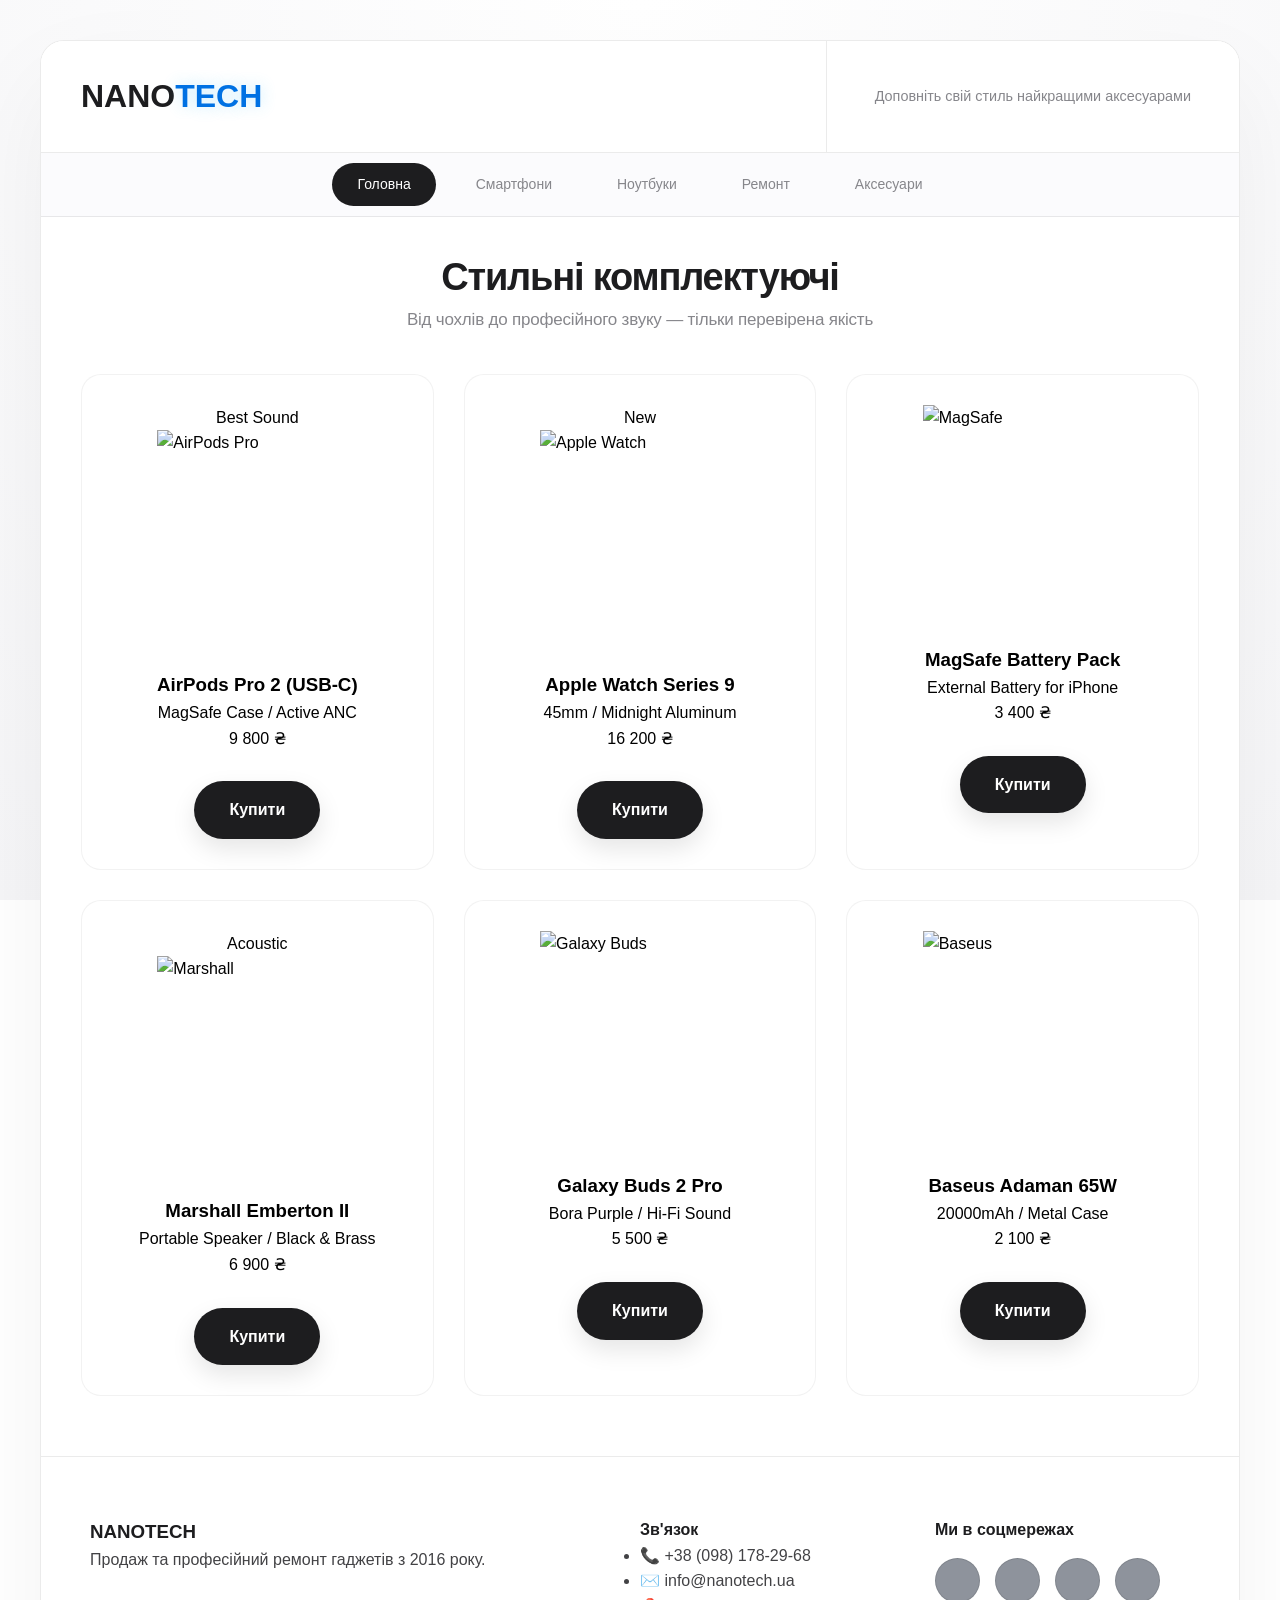
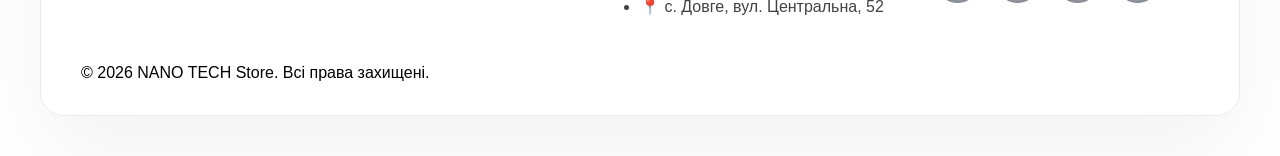
==== access.html @ b58ac986 "Додала сторінку Акси" ====
<!DOCTYPE html>
<html lang="uk">
<head>

<style>
/* РОЗТЯГУЄМО КОНТЕНТ НА ВСЮ ШИРИНУ */
.content-area.full-width {
    padding: 60px 40px !important;
    max-width: 100% !important; /* Додаємо це, щоб прибрати обмеження */
    width: 100% !important;
    border-left: none !important;
    border-right: none !important;
}

/* СІТКА 3x3 */
.product-grid {
    display: grid !important;
    /* Створюємо рівно 3 колонки, кожна займає 1 частину місця */
    grid-template-columns: repeat(3, 1fr) !important; 
    gap: 30px !important;
    width: 100% !important;
    margin-top: 40px !important;
}

.product-card {
    background: #ffffff !important;
    border: 1px solid rgba(0,0,0,0.05) !important;
    border-radius: 20px !important;
    padding: 30px !important;
    display: flex !important;
    flex-direction: column !important;
    align-items: center !important;
    transition: all 0.3s ease !important;
}

/* ФОТО ТОВАРУ */
.product-card img {
    width: 100% !important;
    max-width: 200px !important; /* Трохи збільшимо для сітки 3x3 */
    height: 220px !important;
    object-fit: contain !important;
    margin-bottom: 20px !important;
}

/* 1. Прибираємо відступ у головного контейнера контенту */
.compact-content {
    padding-top: 0 !important;
    margin-top: 0 !important;
}

/* 2. Компактний заголовок - прибираємо простір зверху */
.repair-hero-compact {
    text-align: center;
    padding: 10px 0 20px 0 !important; /* Мінімальний падінг */
    margin-top: -15px !important; /* Підтягуємо до меню */
    border-bottom: 1px solid rgba(0,0,0,0.05);
    margin-bottom: 30px;
}

/* 3. Стиль тексту (Дорого та чисто) */
.repair-hero-compact h1 {
    font-size: 2.2rem !important;
    font-weight: 800;
    letter-spacing: -0.04em;
    color: #1d1d1f;
    margin: 5px 0 !important;
    text-shadow: 0 0 15px rgba(0, 113, 227, 0.1);
}

/* 4. Компактний бадж */
.badge-premium {
    color: #0071e3;
    font-size: 11px;
    font-weight: 700;
    text-transform: uppercase;
    letter-spacing: 1.5px;
    background: rgba(0, 113, 227, 0.05);
    padding: 2px 10px;
    border-radius: 10px;
}

/* 5. Видаляємо відступ у навігації, якщо він там є */
.nav-bar {
    margin-bottom: 0 !important;
    border-bottom: 1px solid #f2f2f2;
}

/* ПРИМУСОВИЙ СТИЛЬ ТЕКСТУ (FORCE FIX) */
.repair-hero-compact h1, 
.repair-title-box h1 {
    font-family: -apple-system, BlinkMacSystemFont, "Segoe UI", Roboto, Helvetica, Arial, sans-serif !important;
    font-size: 32px !important;
    font-weight: 800 !important;
    color: #1d1d1f !important;
    letter-spacing: -1.5px !important;
    text-align: center !important;
    background: none !important;
    -webkit-text-fill-color: initial !important;
    margin-top: 0 !important;
}

.repair-hero-compact p,
.repair-title-box p {
    font-family: -apple-system, sans-serif !important;
    font-size: 16px !important;
    color: #86868b !important;
    text-align: center !important;
    margin-top: 5px !important;
}

/* ДИЗАЙН ТЕКСТУ БЕЗ ФОНУ (APPLE STYLE) */
.repair-title-box {
    text-align: center;
    padding: 0 !important;
    margin-top: -20px !important; /* Підтягуємо вгору */
}

.repair-title-box h1 {
    /* Використовуємо системні шрифти, що виглядають дорого */
    font-family: -apple-system, BlinkMacSystemFont, "SF Pro Display", "Segoe UI", Roboto, sans-serif !important;
    font-size: 38px !important; /* Робимо заголовок солідним */
    font-weight: 800 !important; /* Жирне накреслення */
    color: #1d1d1f !important;
    letter-spacing: -1.2px !important; /* Тісне злиття літер — секрет дорогого стилю */
    margin-bottom: 8px !important;
    line-height: 1.1 !important;
}

.repair-title-box p {
    font-family: -apple-system, "SF Pro Text", sans-serif !important;
    font-size: 17px !important;
    color: #86868b !important; /* Приглушений сірий для контрасту */
    font-weight: 400 !important;
    letter-spacing: -0.2px !important;
    margin: 0 !important;
}

/* Прибираємо синій бадж, якщо він заважає, або робимо його дуже тонким */
.badge-premium, .badge-new {
    display: block;
    font-size: 12px !important;
    font-weight: 600 !important;
    color: #0071e3 !important;
    text-transform: uppercase;
    letter-spacing: 1px !important;
    margin-bottom: 5px !important;
    background: none !important;
}

</style>

    <meta charset="UTF-8">
    <meta name="viewport" content="width=device-width, initial-scale=1.0">
    <title>Аксесуари | NANO TECH</title>
    <link rel="stylesheet" href="style.css">
    
</head>
<body>
    <div class="main-container">
        <!-- Header -->
        <header class="top-bar">
            <div class="logo-area">
                <h1>NANO<span>TECH</span></h1>
            </div>
            <div class="info-area">
                <p>Доповніть свій стиль найкращими аксесуарами</p>
            </div>
        </header>

        <!-- Navigation -->
        <nav class="nav-bar">
            <ul>
                 <li><a href="index.html" class="active">Головна</a></li>
            <li><a href="smart.html">Смартфони</a></li>
            <li><a href="noutbooks.html">Ноутбуки</a></li>
            <li><a href="repair.html">Ремонт</a></li>
            <li><a href="access.html">Аксесуари</a></li>
            </ul>
        </nav>

        <!-- Основний контент (у стилі ремонту) -->
        <main class="content-area full-width">
            <section class="repair-hero">
    <div class="repair-title-box">
        <h1>Стильні комплектуючі</h1>
        <p>Від чохлів до професійного звуку — тільки перевірена якість</p>
    </div>
</section>

            <div class="product-grid">
                <!-- AirPods Pro -->
                <div class="product-card">
                    <div class="product-badge">Best Sound</div>
                    <img src="https://hotline.ua/img/tx/416/4163459355.jpg" alt="AirPods Pro">
                    <h3>AirPods Pro 2 (USB-C)</h3>
                    <p>MagSafe Case / Active ANC</p>
                    <div class="price">9 800 ₴</div>
                    <a href="https://t.me/wnesnoww" target="_blank" class="btn-buy">Купити</a>
                </div>

                <!-- Apple Watch -->
                <div class="product-card">
                    <div class="product-badge">New</div>
                    <img src="https://hotline.ua/img/tx/428/4286782355.jpg" alt="Apple Watch">
                    <h3>Apple Watch Series 9</h3>
                    <p>45mm / Midnight Aluminum</p>
                    <div class="price">16 200 ₴</div>
                    <a href="https://t.me/wnesnoww" target="_blank" class="btn-buy">Купити</a>
                </div>

                <!-- MagSafe Battery Pack -->
                <div class="product-card">
                    <img src="https://hotline.ua/img/tx/313/3133379355.jpg" alt="MagSafe">
                    <h3>MagSafe Battery Pack</h3>
                    <p>External Battery for iPhone</p>
                    <div class="price">3 400 ₴</div>
                    <a href="https://t.me/wnesnoww" target="_blank" class="btn-buy">Купити</a>
                </div>

                <!-- Marshall Emberton -->
                <div class="product-card">
                    <div class="product-badge">Acoustic</div>
                    <img src="https://hotline.ua/img/tx/242/2426359355.jpg" alt="Marshall">
                    <h3>Marshall Emberton II</h3>
                    <p>Portable Speaker / Black & Brass</p>
                    <div class="price">6 900 ₴</div>
                    <a href="https://t.me/wnesnoww" target="_blank" class="btn-buy">Купити</a>
                </div>

                <!-- Samsung Buds 2 Pro -->
                <div class="product-card">
                    <img src="https://hotline.ua/img/tx/335/3356071355.jpg" alt="Galaxy Buds">
                    <h3>Galaxy Buds 2 Pro</h3>
                    <p>Bora Purple / Hi-Fi Sound</p>
                    <div class="price">5 500 ₴</div>
                    <a href="https://t.me/wnesnoww" target="_blank" class="btn-buy">Купити</a>
                </div>

                <!-- Power Bank Baseus -->
                <div class="product-card">
                    <img src="https://hotline.ua/img/tx/354/3545648155.jpg" alt="Baseus">
                    <h3>Baseus Adaman 65W</h3>
                    <p>20000mAh / Metal Case</p>
                    <div class="price">2 100 ₴</div>
                    <a href="https://t.me/wnesnoww" target="_blank" class="btn-buy">Купити</a>
                </div>
            </div>
        </main>

         <footer class="bottom-bar">
        <div class="footer-grid">
            <div class="footer-col">
                <h3>NANO<span>TECH</span></h3>
                <p>Продаж та професійний ремонт гаджетів з 2016 року.</p>
            </div>

            <div class="footer-col">
                <h4>Зв'язок</h4>
                <ul>
                    <li><a href="tel:+380981782968">📞 +38 (098) 178-29-68</a></li>
                    <li><a href="mailto:info@nanotech.ua">✉️ info@nanotech.ua</a></li>
                    <li>📍 с. Довге, вул. Центральна, 52 </li>
                </ul>
            </div>

            <div class="footer-col">
                <h4>Ми в соцмережах</h4>
                <div class="social-icons-only">
                    <a href="https://www.instagram.com/nanotechservice/" target="_blank" class="icon-link"><i class="fab fa-instagram"></i></a>
                    <a href="#" target="_blank" class="icon-link"><i class="fab fa-telegram-plane"></i></a>
                    <a href="#" target="_blank" class="icon-link"><i class="fab fa-facebook-f"></i></a>
                    <a href="#" target="_blank" class="icon-link"><i class="fab fa-whatsapp"></i></a>
                </div>
            </div>
        </div>
        <div class="footer-bottom">
            <p class="copyright">© 2026 NANO TECH Store. Всі права захищені.</p>
        </div>
    </footer>
    </div>
</body>
</html>
---- style.css ----
/* NANO TECH - PREMIUM DARK THEME
   Variables & Core Setup 
*/
:root {
    --bg-main: #f5f5f7;
    --bg-card: #ffffff;
    --accent: #0071e3;           /* Неоновий блакитний */
    --accent-glow: rgba(56, 189, 248, 0.3);
   --text-primary: #1d1d1f   /* Білий текст */
    --text-secondary: #86868b;   /* Сірий текст */
    --glass: rgba(30, 41, 59, 0.7);
    --border: rgba(0, 0, 0, 0.1);
    --transition: all 0.4s cubic-bezier(0.4, 0, 0.2, 1);
}

/* Base Reset */
* {
    margin: 0;
    padding: 0;
    box-sizing: border-box;
}

body {
    background-color: var(--bg-main);
	background: radial-gradient(circle at top, #ffffff 0%, #f5f5f7 100%) !important;
    background-attachment: fixed !important;
    padding: 40px 20px !important;
    color: var(--text-primary);
    font-family: 'Inter', -apple-system, BlinkMacSystemFont, sans-serif;
    line-height: 1.6;
    padding: 40px 20px;
    display: flex;
    justify-content: center;
}

/* Main Wrapper */
.main-container {
    max-width: 1200px;
    width: 100%;
    background: #ffffff !important;
    box-shadow: 0 40px 100px rgba(0, 0, 0, 0.05) !important;
    border: 1px solid rgba(0, 0, 0, 0.08) !important;
    border-radius: 24px;
    overflow: hidden;
    animation: fadeIn 0.8s ease-out;
}

/* --- HEADER SECTION --- */
.top-bar {
    display: flex;
    background: #ffffff !important;
    border-bottom: 1px solid rgba(0, 0, 0, 0.08) !important;
}

.top-bar h1 {
    color: #1d1d1f !important; /* Чорний колір для назви */
}

.logo-area {
    flex: 2;
    padding: 30px 40px;
    background: #ffffff !important; /* Робимо білим */
    display: flex;
    align-items: center;
    justify-content: flex-start;
}

.logo-area h1 {
    color: #1d1d1f !important;
    font-size: 2rem;
}

.logo-area h1 span {
    color: var(--accent);
    text-shadow: 0 0 15px var(--accent-glow);
}

.info-area {
    flex: 1;
    background: #ffffff !important; /* Робимо білим */
    display: flex;
    align-items: center;
    justify-content: center;
    border-left: 1px solid rgba(0, 0, 0, 0.08) !important;
    padding: 0 30px;
    color: #86868b !important;
    font-size: 0.9rem;
}

/* --- НОВИЙ СТИЛЬ МЕНЮ --- */
/* 2. ПЕРЕФАРБОВУЄМО САМУ МЕНЮШКУ (NAV BAR) */
/* --- NAV BAR FIX (Горизонтальне меню) --- */
.nav-bar {
    background: #fbfbfd !important;
    border-bottom: 1px solid rgba(0, 0, 0, 0.08) !important;
    padding: 10px 0;
}

.nav-bar ul {
    display: flex;           /* Це поставить пункти в ряд */
    justify-content: center; /* Центрування */
    list-style: none;
    gap: 15px;               /* Відступ між кнопками */
    margin: 0;
    padding: 0;
}

.nav-bar a {
    text-decoration: none;
    display: block;
    color: #86868b !important;
    font-size: 14px;
    font-weight: 500;
    padding: 10px 25px;
    border-radius: 50px;
    transition: var(--transition);
}

.nav-bar a:hover {
    color: #1d1d1f !important;
    background: rgba(0, 0, 0, 0.05) !important;
}

.nav-bar a.active {
    background: #1d1d1f !important;
    color: #ffffff !important;
}

/* --- GRID LAYOUT --- */
.grid-layout {
    display: grid;
    grid-template-columns: 180px 1fr 180px;
    border-bottom: 1px solid var(--border);
}

.content-area {
    padding: 60px;
    background: #ffffff !important;
    color: var(--text-primary) !important;
    border-left: 1px solid var(--border);
    border-right: 1px solid var(--border);
}

.hero-text h2 {
    color: #1d1d1f !important; /* Чорний заголовок */
}

.hero-text p, .feat-item p {
    color: #424245 !important;
}

/* Features Glass Cards */
.features {
    margin-top: 40px;
    display: grid;
    gap: 20px;
}

.feat-item {
    background: var(--glass);
    backdrop-filter: blur(12px);
    padding: 25px;
    border-radius: 16px;
    border: 1px solid var(--border);
    transition: var(--transition);
}

.feat-item:hover {
    transform: translateY(-5px);
    border-color: var(--accent);
    background: rgba(56, 189, 248, 0.05);
}

.feat-item h3, .feat-item p {
    color: #1d1d1f !important;
}

/* --- SIDEBARS --- */
.gallery-side {
    background: #f5f5f7 !important; /* Світло-сірі бокові панелі */
    border: none !important;
}

.img-card {
    border-radius: 12px;
    overflow: hidden;
    aspect-ratio: 1;
    border: 1px solid var(--border);
    transition: var(--transition);
}

.img-card img {
    width: 100%;
    height: 100%;
	cursor: zoom-in !important;
    object-fit: cover;
    transition: transform 0.6s ease;
}

.img-card:hover img {
    transform: scale(1.5);
}

/* --- СЕКЦІЯ ПЕРЕВАГ (СТИЛЬ IFRANKO) --- */
.benefits-section {
    background-color: #fbfbfd !important; /* Світлий фон */
    border-top: 1px solid var(--border) !important;
}

.benefit-item i {
    color: var(--accent) !important; /* Сині іконки */
}

.benefits-container {
    display: flex !important;
    align-items: center !important; /* Центрує фото та текст по вертикалі */
    gap: 50px !important;
    max-width: 1100px;
    margin: 0 auto;
}

.benefits-image {
    flex: 1 !important; /* Дає фото рівно половину місця */
    max-width: 450px !important; /* Обмежує ширину, щоб воно не ставало величезним */
}

.benefits-image img {
    width: 100% !important;
    height: auto !important; /* Зберігає рідні пропорції фото */
    border-radius: 24px !important;
    object-fit: cover !important; /* Акуратно вписує фото в рамки */
    box-shadow: 0 20px 40px rgba(0,0,0,0.1) !important;
}



.benefits-content h2 {
    font-size: 2.5rem;
    margin-bottom: 40px;
    color: #1d1d1f !important; /* Чорний текст */
}

.benefits-grid {
    display: grid;
    grid-template-columns: 1fr 1fr;
    gap: 30px;
}

.benefit-item {
    text-align: left;
}

.benefit-item i {
    font-size: 2.5rem;
    color: var(--accent);
    margin-bottom: 15px;
    display: block;
}

.benefit-item h5 {
    color: var(--text-secondary);
    font-size: 0.95rem;
    line-height: 1.4;
}

/* --- FOOTER --- */
.bottom-bar {
   background: #ffffff !important; /* Чисто білий фон */
    border-top: 1px solid rgba(0, 0, 0, 0.08) !important; /* Тонка лінія розділення */
    padding: 60px 40px 30px !important;
}

.footer-grid {
    display: grid;
    grid-template-columns: 2fr 1fr 1fr;
    gap: 40px;
    max-width: 1100px;
    margin: 0 auto 40px;
}

.footer-col h3, 
.footer-col h3 span, 
.footer-col h4 { color: #1d1d1f !important; /* Глибокий чорний */
    text-shadow: none !important;
}
.footer-col p, 
.footer-col li, 
.footer-col a {
    color: #424245 !important; /* Темно-сірий для комфортного читання */
    text-decoration: none !important;
}
.footer-col a:hover { color: var(--accent); }

/* Соцмережі іконки */
.social-icons-only {
    display: flex;
    gap: 15px;
    margin-top: 15px;
}

.icon-link {
    width: 45px;
    height: 45px;
    display: flex;
    align-items: center;
    justify-content: center;
    border-radius: 50%;
    background: rgba(30, 41, 59, 0.5);
    border: 1px solid var(--border);
    color: var(--text-secondary);
    font-size: 1.2rem;
    transition: var(--transition);
}

.icon-link:hover {
    background: var(--accent);
    color: #fff;
    transform: translateY(-5px);
    box-shadow: 0 10px 20px var(--accent-glow);
}

/* --- ANIMATIONS --- */
.animate-on-scroll {
    opacity: 0;
    transform: translateY(30px);
    transition: all 0.8s ease-out;
}

.animate-on-scroll.appear {
    opacity: 1;
    transform: translateY(0);
}

@keyframes fadeIn {
    from { opacity: 0; transform: translateY(20px); }
    to { opacity: 1; transform: translateY(0); }
}

.glow-dot {
    width: 8px;
    height: 8px;
    background: var(--accent);
    border-radius: 50%;
    box-shadow: 0 0 10px var(--accent);
    animation: pulse 2s infinite;
}

@keyframes pulse {
    0%, 100% { transform: scale(1); opacity: 1; }
    50% { transform: scale(1.5); opacity: 0.5; }
}

/* --- RESPONSIVE --- */
@media (max-width: 1024px) {
    .grid-layout { grid-template-columns: 1fr; }
    .gallery-side { flex-direction: row; flex-wrap: wrap; justify-content: center; }
    .img-card { width: 120px; }
    .benefits-container { grid-template-columns: 1fr; text-align: center; }
    .benefit-item { text-align: center; }
}

/* Стилі для вікна перегляду фото */
.image-lightbox {
    display: none;
    position: fixed;
    z-index: 9999;
    top: 0;
    left: 0;
    width: 100%;
    height: 100%;
    background: rgba(255, 255, 255, 0.92);
    backdrop-filter: blur(15px);
    align-items: center;
    justify-content: center;
    cursor: zoom-out;
    animation: fadeIn 0.3s ease;
}

.image-lightbox img {
    max-width: 90%;
    max-height: 90%;
    border-radius: 24px;
    box-shadow: 0 30px 60px rgba(0,0,0,0.15);
    cursor: default;
}

@keyframes fadeIn {
    from { opacity: 0; }
    to { opacity: 1; }
}

/* СТИЛЬ КНОПКИ КОНСУЛЬТАЦІЇ */
.hero-text a {
    display: inline-block !important;
    margin-top: 25px !important;
    padding: 14px 32px !important;
    background: #1d1d1f !important; /* Чорний Apple-стиль */
    color: #ffffff !important;
    text-decoration: none !important;
    border-radius: 50px !important; /* Повністю закруглена */
    font-weight: 600 !important;
    font-size: 15px !important;
    transition: all 0.3s cubic-bezier(0.4, 0, 0.2, 1) !important;
    box-shadow: 0 10px 20px rgba(0, 0, 0, 0.1) !important;
}

.hero-text a:hover {
    background: #0071e3 !important; /* Зміна на фірмовий синій */
    transform: translateY(-3px) !important; /* Легкий підйом при наведенні */
    box-shadow: 0 15px 30px rgba(0, 113, 227, 0.3) !important;
}

/* ПОКРАЩЕННЯ ТЕКСТОВОГО БЛОКУ */
.content-area {
    padding: 60px 80px !important; /* Більше відступів по боках */
}

.hero-text h2 {
    font-size: 3rem !important; /* Збільшений заголовок */
    font-weight: 800 !important;
    letter-spacing: -1px !important;
    margin-bottom: 20px !important;
    color: #1d1d1f !important;
}

.hero-text p {
    font-size: 1.2rem !important;
    line-height: 1.5 !important;
    color: #86868b !important; /* М'який сірий колір */
    max-width: 600px;
}

/* Стиль для іконок переваг (Експертність, Оригінальність) */
.hero-text div {
    margin-bottom: 40px !important;
    padding-left: 20px !important;
    border-left: 3px solid #f5f5f7 !important; /* Вертикальна декоративна лінія зліва */
}

/* СТИЛЬ ВНУТРІШНІХ МЕНЮ/АКЦЕНТІВ */
.hero-text b {
    display: inline-block !important;
    font-size: 14px !important;
    text-transform: uppercase !important;
    letter-spacing: 2px !important;
    color: #0071e3 !important; /* Синій акцент */
    margin-bottom: 8px !important;
    border-bottom: 2px solid #0071e3 !important; /* Лінія під кожним пунктом */
    padding-bottom: 2px !important;
}

/* КРУТА КНОПКА КОНСУЛЬТАЦІЇ - ВЕРСІЯ 2.0 */
.hero-text a, 
.content-area a, 
.btn-consult {
    display: inline-block !important;
    margin-top: 30px !important;
    padding: 16px 35px !important;
    background-color: #1d1d1f !important; /* Чорний колір Apple */
    color: #ffffff !important; /* Білий текст */
    text-decoration: none !important;
    border-radius: 50px !important;
    font-weight: 600 !important;
    font-size: 16px !important;
    text-align: center !important;
    transition: all 0.3s ease !important;
    box-shadow: 0 10px 25px rgba(0, 0, 0, 0.1) !important;
    cursor: pointer !important;
}

/* Ефект при наведенні */
.hero-text a:hover, 
.btn-consult:hover {
    background-color: #0071e3 !important; /* Зміна на синій */
    transform: translateY(-3px) !important;
    box-shadow: 0 15px 30px rgba(0, 113, 227, 0.4) !important;
    color: #ffffff !important;
}

.img-card {
    border-radius: 16px !important;
    overflow: hidden !important;
    border: 1px solid rgba(0, 0, 0, 0.05) !important;
    box-shadow: 0 4px 12px rgba(0, 0, 0, 0.03) !important;
    transition: transform 0.3s ease !important;
}

.img-card:hover {
    transform: scale(1.05) !important;
    box-shadow: 0 8px 20px rgba(0, 0, 0, 0.08) !important;
}

/* РОЗДІЛЬНІ ЛІНІЇ ДЛЯ ГАЛЕРЕЙ */
.grid-layout {
    display: grid !important;
    grid-template-columns: 200px 1fr 200px !important;
    gap: 0 !important; /* Прибираємо проміжки, щоб лінії прилягали */
    border-top: 1px solid rgba(0, 0, 0, 0.08) !important;
}

.gallery-side {
    background: #fbfbfd !important;
    padding: 20px 15px !important;
    display: flex !important;
    flex-direction: column !important;
    gap: 20px !important;
}

/* Ліва лінія */
.gallery-side:first-child {
    border-right: 1px solid rgba(0, 0, 0, 0.1) !important;
}

/* Права лінія */
.gallery-side:last-child {
    border-left: 1px solid rgba(0, 0, 0, 0.1) !important;
}

.content-area {
    padding: 60px !important;
    background: #ffffff !important;
    position: relative !important;
}
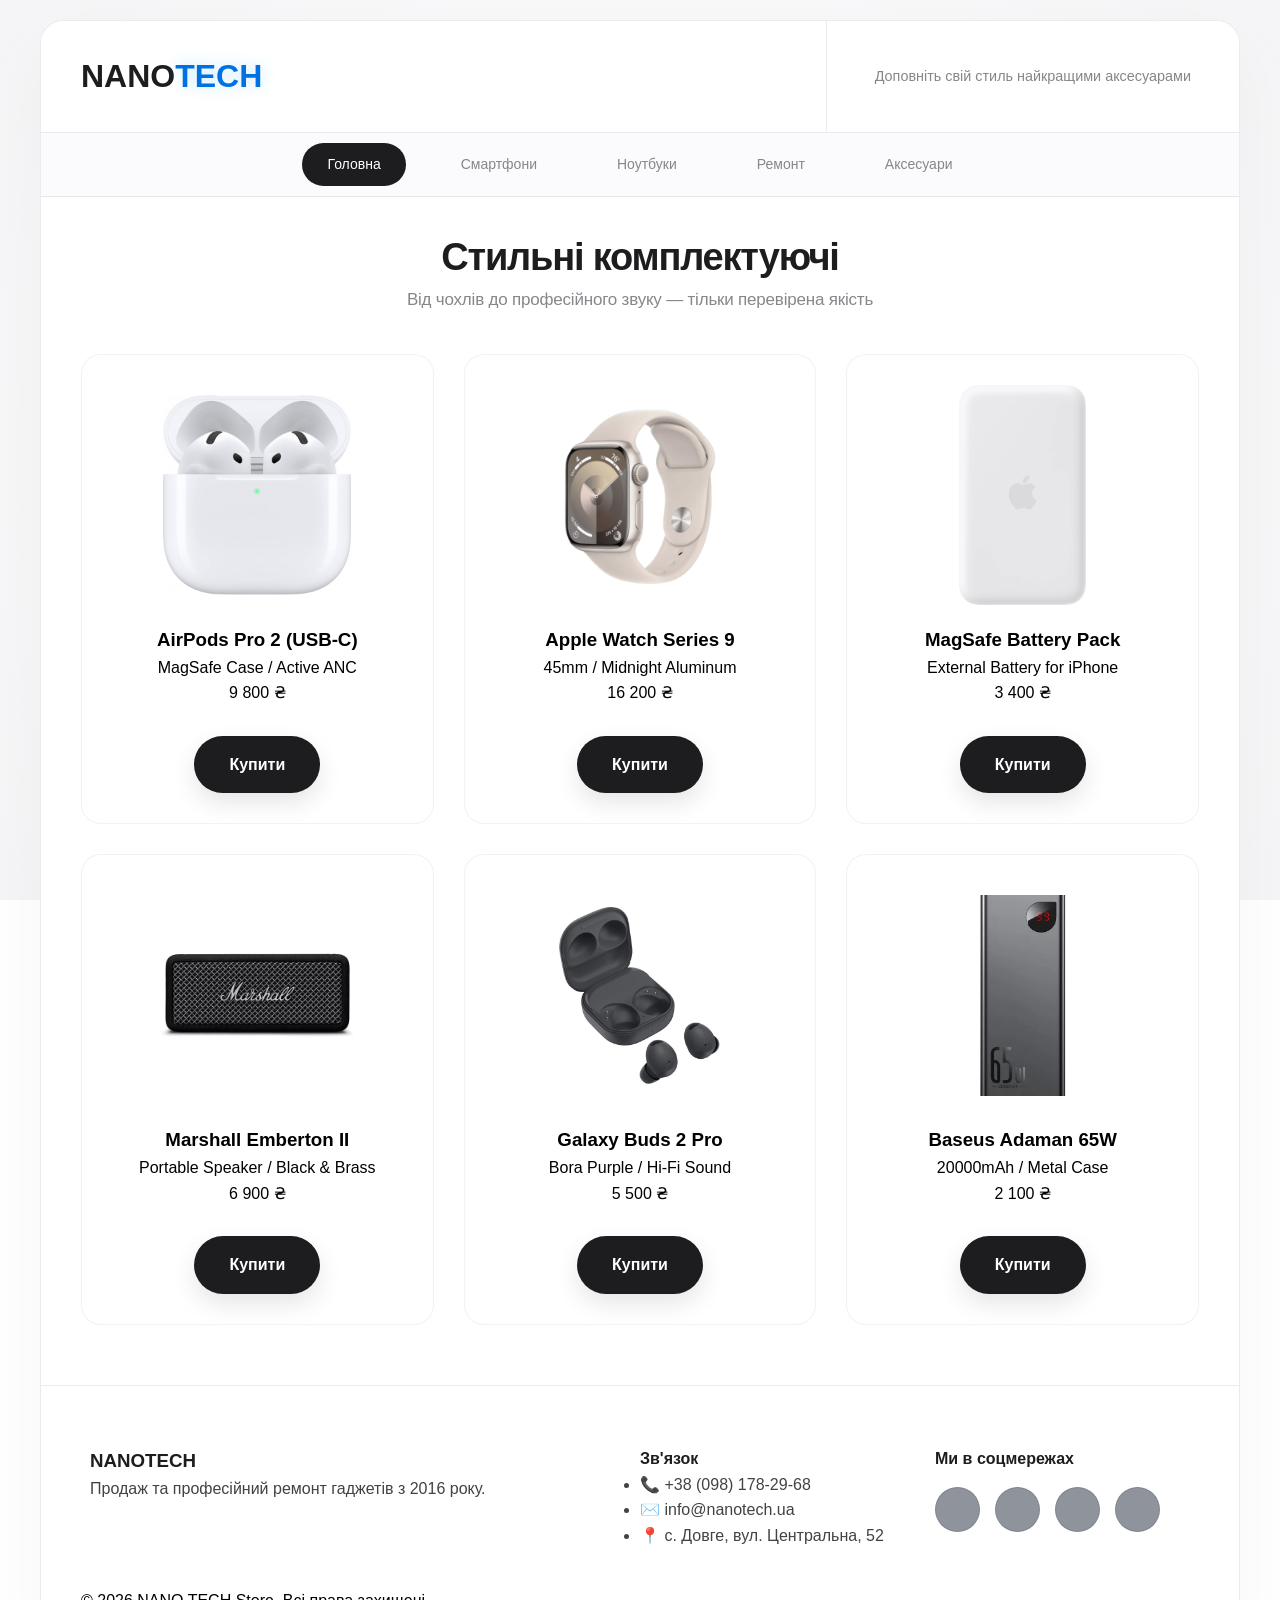
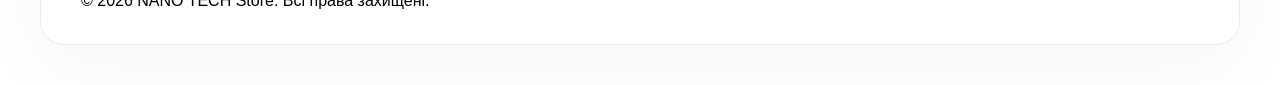
==== commit 7bcd8c95: "добавила анімації картинок і іконок і їх взаємодія" ====
--- a/access.html
+++ b/access.html
@@ -147,6 +147,46 @@
     background: none !important;
 }
 
+/* ПРИМУСОВЕ ЦЕНТРУВАННЯ МОДАЛКИ */
+#photo-modal {
+    display: none; 
+    position: fixed !important;
+    z-index: 10000 !important;
+    left: 0 !important;
+    top: 0 !important;
+    width: 100vw !important;
+    height: 100vh !important;
+    background-color: rgba(0, 0, 0, 0.9) !important;
+    backdrop-filter: blur(10px);
+    
+    /* Головне для центрування */
+    justify-content: center !important;
+    align-items: center !important;
+}
+
+#full-photo {
+    max-width: 85% !important;
+    max-height: 85% !important;
+    margin: auto !important; /* Гарантує центр */
+    display: block !important;
+    border-radius: 15px;
+    box-shadow: 0 0 40px rgba(0,0,0,0.5);
+}
+
+/* ЛАГОДИМО ЗУМ ПРИ НАВЕДЕННІ */
+.product-card {
+    overflow: hidden !important; /* Щоб зум не виходив за межі картки */
+}
+
+.product-card img {
+    transition: transform 0.4s ease-in-out !important;
+    cursor: zoom-in !important;
+}
+
+.product-card:hover img {
+    transform: scale(1.15) !important; /* Збільшення на 15% */
+}
+
 </style>
 
     <meta charset="UTF-8">
@@ -190,8 +230,7 @@
             <div class="product-grid">
                 <!-- AirPods Pro -->
                 <div class="product-card">
-                    <div class="product-badge">Best Sound</div>
-                    <img src="https://hotline.ua/img/tx/416/4163459355.jpg" alt="AirPods Pro">
+                    <img src="acs1.jpg" alt="AirPods Pro">
                     <h3>AirPods Pro 2 (USB-C)</h3>
                     <p>MagSafe Case / Active ANC</p>
                     <div class="price">9 800 ₴</div>
@@ -200,8 +239,7 @@
 
                 <!-- Apple Watch -->
                 <div class="product-card">
-                    <div class="product-badge">New</div>
-                    <img src="https://hotline.ua/img/tx/428/4286782355.jpg" alt="Apple Watch">
+                    <img src="acs2.jpg" alt="Apple Watch">
                     <h3>Apple Watch Series 9</h3>
                     <p>45mm / Midnight Aluminum</p>
                     <div class="price">16 200 ₴</div>
@@ -210,7 +248,7 @@
 
                 <!-- MagSafe Battery Pack -->
                 <div class="product-card">
-                    <img src="https://hotline.ua/img/tx/313/3133379355.jpg" alt="MagSafe">
+                    <img src="acs3.jpg" alt="MagSafe">
                     <h3>MagSafe Battery Pack</h3>
                     <p>External Battery for iPhone</p>
                     <div class="price">3 400 ₴</div>
@@ -219,8 +257,7 @@
 
                 <!-- Marshall Emberton -->
                 <div class="product-card">
-                    <div class="product-badge">Acoustic</div>
-                    <img src="https://hotline.ua/img/tx/242/2426359355.jpg" alt="Marshall">
+                    <img src="acs4.jpg" alt="Marshall">
                     <h3>Marshall Emberton II</h3>
                     <p>Portable Speaker / Black & Brass</p>
                     <div class="price">6 900 ₴</div>
@@ -229,7 +266,7 @@
 
                 <!-- Samsung Buds 2 Pro -->
                 <div class="product-card">
-                    <img src="https://hotline.ua/img/tx/335/3356071355.jpg" alt="Galaxy Buds">
+                    <img src="acs5.jpg" alt="Galaxy Buds">
                     <h3>Galaxy Buds 2 Pro</h3>
                     <p>Bora Purple / Hi-Fi Sound</p>
                     <div class="price">5 500 ₴</div>
@@ -238,7 +275,7 @@
 
                 <!-- Power Bank Baseus -->
                 <div class="product-card">
-                    <img src="https://hotline.ua/img/tx/354/3545648155.jpg" alt="Baseus">
+                    <img src="acs6.jpg" alt="Baseus">
                     <h3>Baseus Adaman 65W</h3>
                     <p>20000mAh / Metal Case</p>
                     <div class="price">2 100 ₴</div>
@@ -247,7 +284,7 @@
             </div>
         </main>
 
-         <footer class="bottom-bar">
+      <footer class="bottom-bar">
         <div class="footer-grid">
             <div class="footer-col">
                 <h3>NANO<span>TECH</span></h3>
@@ -278,5 +315,12 @@
         </div>
     </footer>
     </div>
+	<!-- Модальне вікно (має бути на кожній сторінці) -->
+<div id="photo-modal" class="modal">
+    <span class="close-modal">&times;</span>
+    <img class="modal-content" id="full-photo">
+</div>
+	<script src="script.js"></script>
+	
 </body>
 </html>
--- a/style.css
+++ b/style.css
@@ -22,13 +22,14 @@
 
 body {
     background-color: var(--bg-main);
-	background: radial-gradient(circle at top, #ffffff 0%, #f5f5f7 100%) !important;
-    background-attachment: fixed !important;
-    padding: 40px 20px !important;
+	background: radial-gradient(circle at center, #ffffff 0%, #f5f5f7 100%) !important;
+    background-attachment: fixed !important; /* Фон не рухається при скролі */
+    margin: 0;
+    padding: 0;
+    min-height: 100vh;;
     color: var(--text-primary);
     font-family: 'Inter', -apple-system, BlinkMacSystemFont, sans-serif;
     line-height: 1.6;
-    padding: 40px 20px;
     display: flex;
     justify-content: center;
 }
@@ -38,8 +39,11 @@
     max-width: 1200px;
     width: 100%;
     background: #ffffff !important;
-    box-shadow: 0 40px 100px rgba(0, 0, 0, 0.05) !important;
+    box-shadow: 0 20px 80px rgba(0, 0, 0, 0.04) !important;
     border: 1px solid rgba(0, 0, 0, 0.08) !important;
+	border-radius: 30px;
+    margin-top: 20px;
+    margin-bottom: 40px;
     border-radius: 24px;
     overflow: hidden;
     animation: fadeIn 0.8s ease-out;
@@ -520,4 +524,191 @@
     padding: 60px !important;
     background: #ffffff !important;
     position: relative !important;
+}
+
+/* ЦЕНТРОВАНИЙ ДИЗАЙН ГОЛОВНОЇ */
+.top-bar.centered {
+    display: flex;
+    flex-direction: column; /* Елементи в стовпчик */
+    align-items: center;    /* Центрування по горизонталі */
+    justify-content: center;
+    padding: 40px 20px !important;
+    border-bottom: 1px solid #f2f2f2;
+}
+
+.top-bar.centered .logo-area {
+    border: none !important; /* Прибираємо вертикальну лінію з image_3b35bc.png */
+    padding: 0 !important;
+    margin-bottom: 10px;
+}
+
+.top-bar.centered .logo-area h1 {
+    font-size: 48px !important; /* Робимо логотип більшим на головній */
+    letter-spacing: -2px !important;
+}
+
+.top-bar.centered .info-area {
+    padding: 0 !important;
+    text-align: center;
+}
+
+.top-bar.centered .info-area p {
+    font-size: 16px !important;
+    color: #86868b !important;
+    font-weight: 400;
+}
+
+/* Центрування меню */
+.nav-bar ul {
+    justify-content: center !important;
+    gap: 30px; /* Більше простору між пунктами */
+}
+
+/* СПЕЦІАЛЬНИЙ МАКЕТ ДЛЯ ГОЛОВНОЇ */
+.main-page-header {
+    display: flex;
+    align-items: center;
+    justify-content: space-between; /* Розносить елементи по краях */
+    padding: 30px 40px !important;
+    position: relative;
+    border-bottom: 1px solid #f2f2f2;
+    min-height: 100px;
+}
+
+/* ЦЕНТРУВАННЯ ТА СТИЛЬ ЛОГОТИПУ */
+.logo-area-centered h1 {
+    font-size: 48px !important; /* Трохи збільшив для солідності */
+    font-weight: 900 !important;
+    letter-spacing: -2px !important;
+    margin: 0 !important;
+    color: #1d1d1f !important;
+    display: inline-block;
+}
+
+/* ПІДСВІТКА ДЛЯ СИНЬОЇ ЧАСТИНИ (TECH) */
+.logo-area-centered h1 span {
+    color: #0071e3 !important;
+    position: relative;
+    /* М'яке неонове сяйво навколо літер */
+    text-shadow: 0 0 15px rgba(0, 113, 227, 0.4), 
+                 0 0 30px rgba(0, 113, 227, 0.2);
+    /* Ефект легкого градієнту всередині тексту */
+    background: linear-gradient(180deg, #0071e3 0%, #0056b3 100%);
+    -webkit-background-clip: text;
+    -webkit-text-fill-color: transparent;
+}
+/* Інфо-блок справа в колонці */
+.info-area-right {
+    margin-left: auto; /* Притискає до правого краю */
+    text-align: right; /* Текст вирівняний по правому краю */
+    max-width: 200px;  /* Щоб текст розбивався на колонку */
+}
+
+.info-area-right p {
+    font-size: 13px !important;
+    line-height: 1.4 !important;
+    color: #86868b !important;
+    font-weight: 400;
+    margin: 0 !important;
+}
+
+/* Для мобільних пристроїв — краще повернути в стовпчик */
+@media (max-width: 768px) {
+    .main-page-header {
+        flex-direction: column;
+        padding: 20px !important;
+    }
+    .logo-area-centered {
+        position: static;
+        transform: none;
+        margin-bottom: 15px;
+    }
+    .info-area-right {
+        text-align: center;
+        margin: 0 auto;
+    }
+}
+
+.bg-glow-1, .bg-glow-2 {
+    position: fixed;
+    width: 600px;
+    height: 600px;
+    border-radius: 50%;
+    filter: blur(120px);
+    z-index: -1;
+    opacity: 0.4;
+}
+
+.bg-glow-1 {
+    background: rgba(0, 113, 227, 0.08); /* Синій відблиск */
+    top: -200px;
+    left: -200px;
+}
+
+.bg-glow-2 {
+    background: rgba(0, 0, 0, 0.03); /* Темний відблиск */
+    bottom: -200px;
+    right: -200px;
+}
+
+/* Основна секція переваг */
+.benefits-section {
+    padding: 80px 0;
+    background-color: #ffffff;
+    display: flex;
+    justify-content: center;
+}
+
+/* Контейнер, що об'єднує фото та текст */
+.benefits-container {
+    display: flex;
+    align-items: center; /* Центрування по вертикалі */
+    gap: 50px;           /* Відстань між фото та текстом */
+    max-width: 1200px;
+    width: 90%;
+}
+
+/* Контейнер для фото (виправляє кривизну) */
+.benefits-image {
+    flex: 1;
+    height: 450px;       /* Фіксована висота для стабільності макета */
+    border-radius: 28px; /* Закруглені краї як у iPhone */
+    overflow: hidden;    /* Щоб фото не виходило за рамки радіуса */
+    box-shadow: 0 20px 40px rgba(0, 0, 0, 0.08);
+    transition: transform 0.6s ease-out, opacity 0.6s ease-out;
+}
+
+/* Стилі безпосередньо для зображення */
+.benefits-image img {
+    width: 100%;
+    height: 100%;
+    /* ГАРАНТІЯ РІВНОГО ФОТО: */
+    object-fit: cover;   /* Фото заповнює блок, не розтягуючись */
+    object-position: center; /* Центрує важливі деталі фото */
+    display: block;
+}
+
+/* Анімація при скролі (базовий стан) */
+.animate-on-scroll {
+    opacity: 0;
+    transform: translateY(30px);
+}
+
+/* Клас, який додається через JS при появі на екрані */
+.animate-on-scroll.appeared {
+    opacity: 1;
+    transform: translateY(0);
+}
+
+/* Адаптивність для телефонів */
+@media (max-width: 768px) {
+    .benefits-container {
+        flex-direction: column; /* Текст під фото */
+        text-align: center;
+    }
+    
+    .benefits-image {
+        width: 100%;
+        height: 300px;
+    }
 }
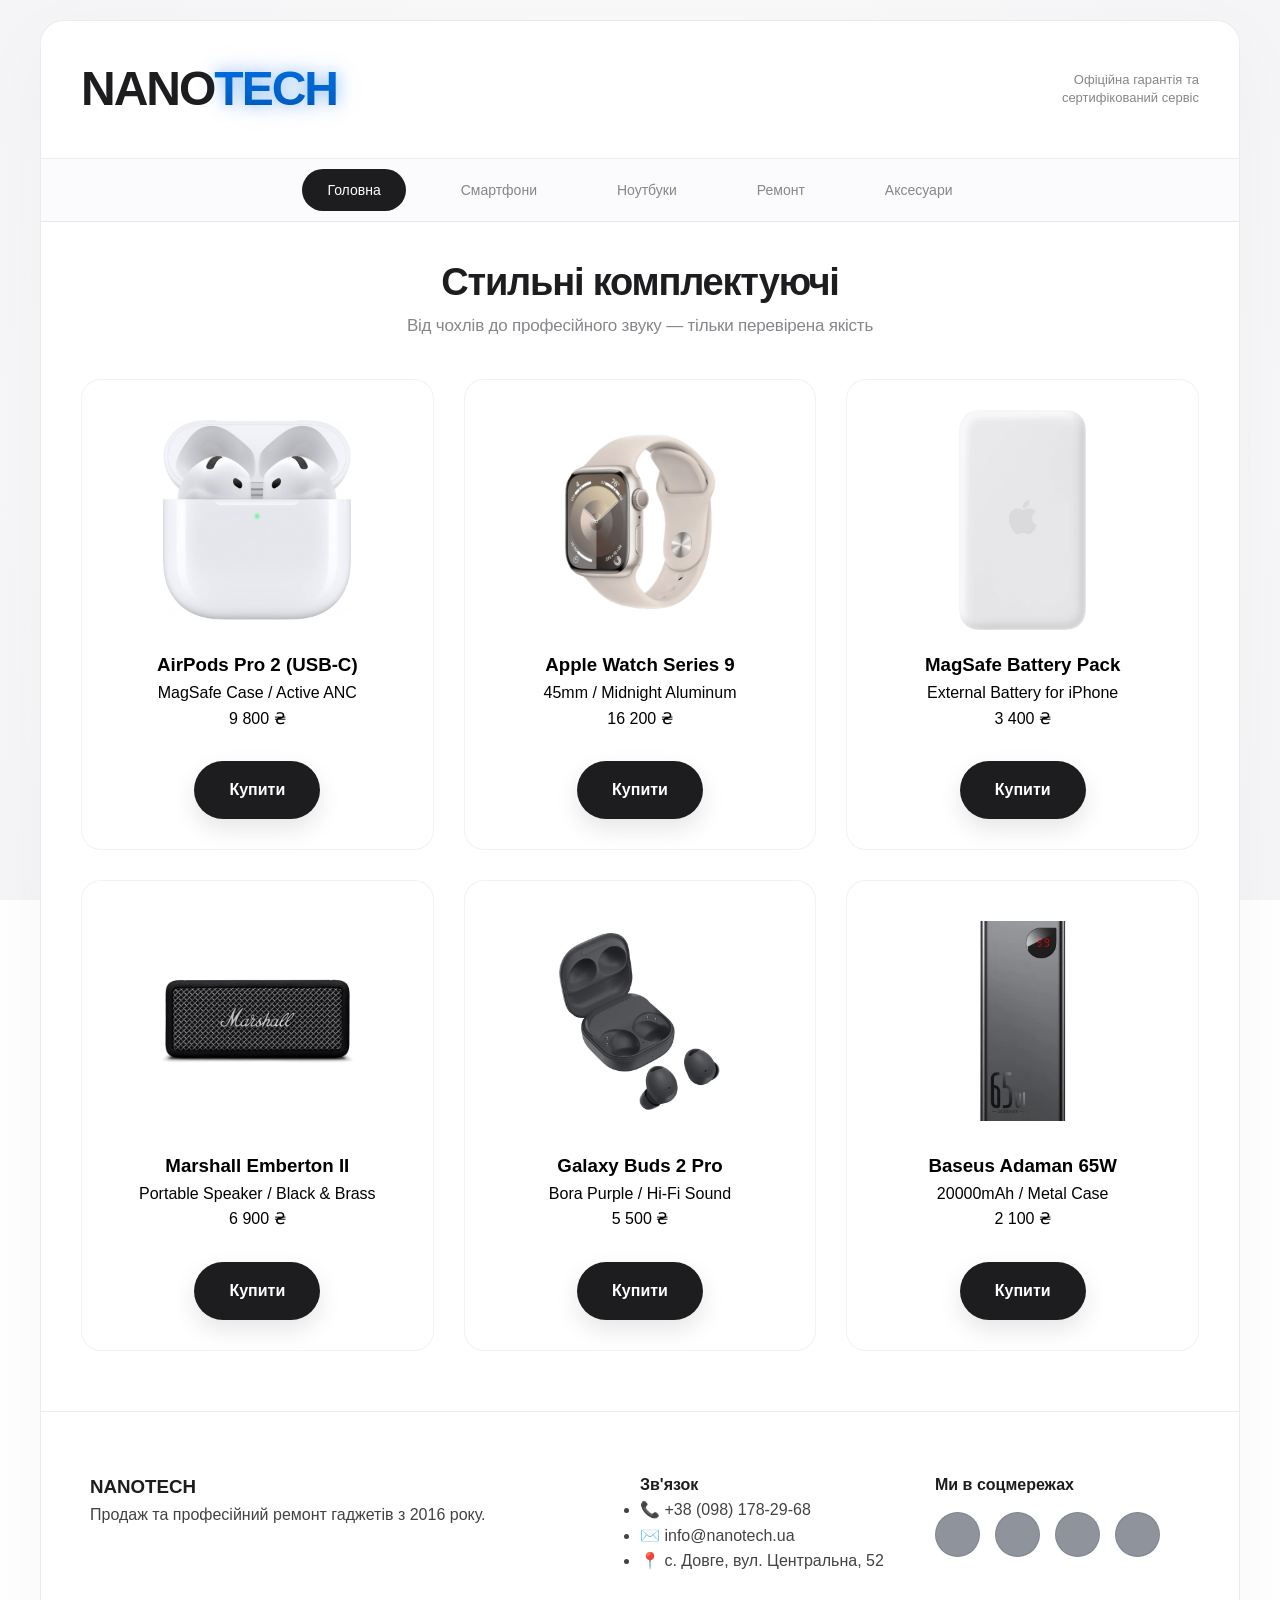
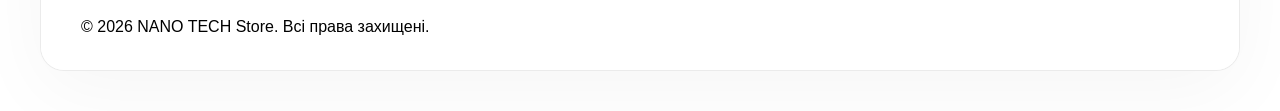
==== commit 850fdcf0: "Добавила посилання на головну" ====
--- a/access.html
+++ b/access.html
@@ -198,14 +198,17 @@
 <body>
     <div class="main-container">
         <!-- Header -->
-        <header class="top-bar">
-            <div class="logo-area">
-                <h1>NANO<span>TECH</span></h1>
-            </div>
-            <div class="info-area">
-                <p>Доповніть свій стиль найкращими аксесуарами</p>
-            </div>
-        </header>
+       <header class="top-bar main-page-header">
+    <div class="header-placeholder"></div> <!-- Пустий блок для балансу зліва -->
+    
+    <div class="logo-area-centered">
+        <h1>NANO<span>TECH</span></h1>
+    </div>
+    
+    <div class="info-area-right">
+        <p>Офіційна гарантія та<br>сертифікований сервіс</p>
+    </div>
+</header>
 
         <!-- Navigation -->
         <nav class="nav-bar">
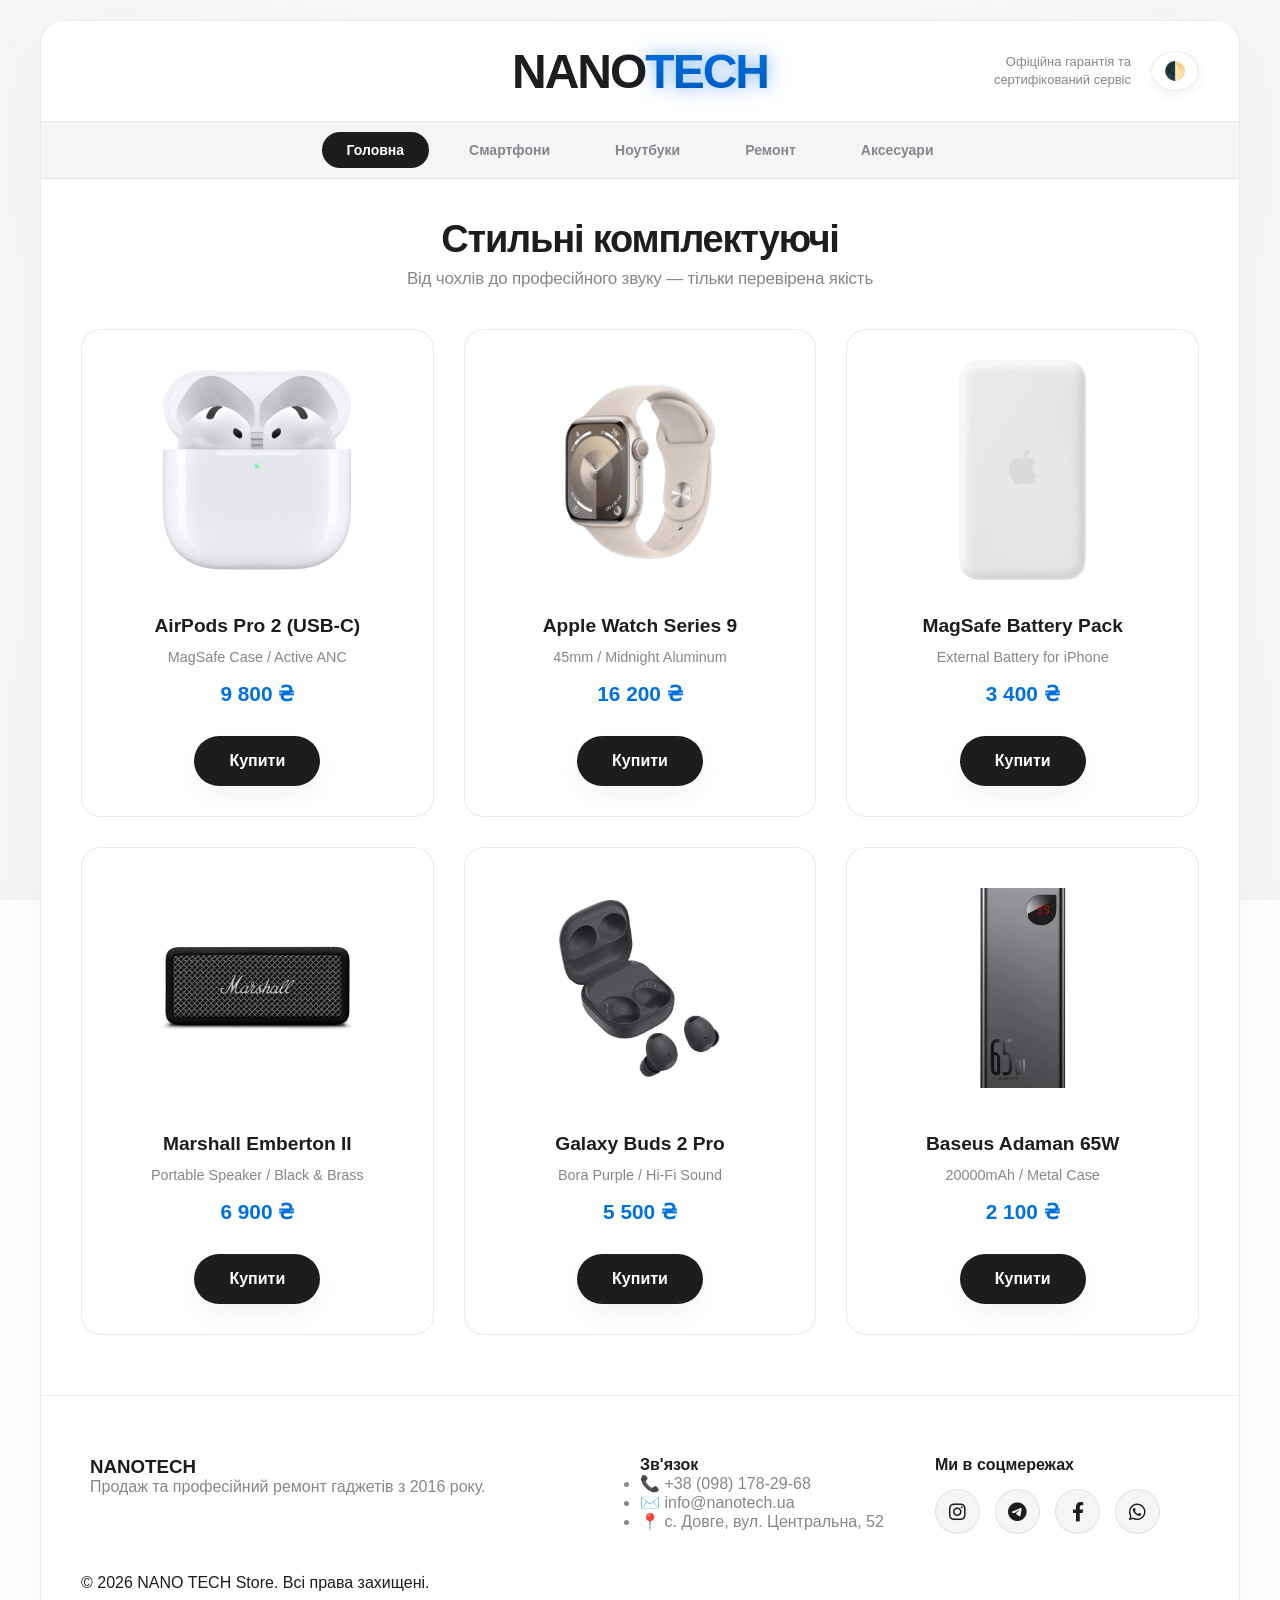
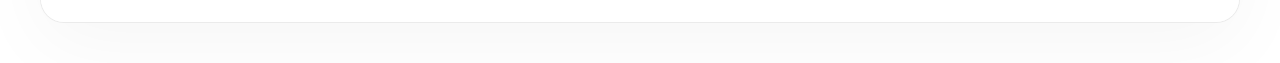
==== commit a441403b: "Змінила коди для сторінок, добавила функцію темного екрана, пофіксила головну" ====
--- a/access.html
+++ b/access.html
@@ -193,6 +193,8 @@
     <meta name="viewport" content="width=device-width, initial-scale=1.0">
     <title>Аксесуари | NANO TECH</title>
     <link rel="stylesheet" href="style.css">
+	<link rel="stylesheet" href="https://cdnjs.cloudflare.com/ajax/libs/font-awesome/6.0.0/css/all.min.css">
+	  <link rel="icon" type="image/png" href="favicon.jpg">
     
 </head>
 <body>
@@ -202,12 +204,15 @@
     <div class="header-placeholder"></div> <!-- Пустий блок для балансу зліва -->
     
     <div class="logo-area-centered">
+    <a href="index.html" style="text-decoration: none; color: inherit;">
         <h1>NANO<span>TECH</span></h1>
-    </div>
+    </a>
+</div>
     
     <div class="info-area-right">
-        <p>Офіційна гарантія та<br>сертифікований сервіс</p>
-    </div>
+    <p>Офіційна гарантія та<br>сертифікований сервіс</p>
+    <button id="theme-toggle" class="theme-toggle-btn" aria-label="Toggle Theme">🌓</button>
+</div>
 </header>
 
         <!-- Navigation -->
--- a/style.css
+++ b/style.css
@@ -1,16 +1,24 @@
-/* NANO TECH - PREMIUM DARK THEME
-   Variables & Core Setup 
-*/
+/* NANO TECH - PREMIUM CSS SETUP WITH THEME TOGGLE & PERFECT ALIGNMENT */
 :root {
     --bg-main: #f5f5f7;
     --bg-card: #ffffff;
-    --accent: #0071e3;           /* Неоновий блакитний */
-    --accent-glow: rgba(56, 189, 248, 0.3);
-   --text-primary: #1d1d1f   /* Білий текст */
+    --accent: #0071e3;           /* Фірмовий синій */
+    --accent-glow: rgba(0, 113, 227, 0.15);
+    --text-primary: #1d1d1f;     /* Темний текст */
     --text-secondary: #86868b;   /* Сірий текст */
-    --glass: rgba(30, 41, 59, 0.7);
-    --border: rgba(0, 0, 0, 0.1);
-    --transition: all 0.4s cubic-bezier(0.4, 0, 0.2, 1);
+    --glass: rgba(255, 255, 255, 0.7);
+    --border: rgba(0, 0, 0, 0.08);
+    --transition: all 0.3s cubic-bezier(0.4, 0, 0.2, 1);
+}
+
+/* ЗМІННІ ДЛЯ ТЕМНОЇ ТЕМИ (АКТИВУЮТЬСЯ ЧЕРЕЗ КЛАС .dark-mode) */
+body.dark-mode {
+    --bg-main: #000000;          /* Глибокий чорний фон */
+    --bg-card: #1c1c1e;          /* Темно-сірі картки */
+    --text-primary: #f5f5f7;     /* Світлий текст */
+    --text-secondary: #a1a1a6;   /* Світло-сірий текст */
+    --glass: rgba(28, 28, 30, 0.8);
+    --border: rgba(255, 255, 255, 0.1);
 }
 
 /* Base Reset */
@@ -21,30 +29,26 @@
 }
 
 body {
-    background-color: var(--bg-main);
-	background: radial-gradient(circle at center, #ffffff 0%, #f5f5f7 100%) !important;
-    background-attachment: fixed !important; /* Фон не рухається при скролі */
+    background-color: var(--bg-main) !important;
+    background: radial-gradient(circle at center, var(--bg-card) 0%, var(--bg-main) 100%) !important;
+    background-attachment: fixed !important;
+    color: var(--text-primary);
+    transition: background 0.4s ease, color 0.4s ease, border-color 0.4s ease;
     margin: 0;
     padding: 0;
-    min-height: 100vh;;
-    color: var(--text-primary);
-    font-family: 'Inter', -apple-system, BlinkMacSystemFont, sans-serif;
-    line-height: 1.6;
-    display: flex;
-    justify-content: center;
-}
-
-/* Main Wrapper */
+    min-height: 100vh;
+    font-family: 'Inter', sans-serif;
+}
+
+/* Центрування головного контейнера сайту */
 .main-container {
     max-width: 1200px;
     width: 100%;
-    background: #ffffff !important;
+    background: var(--bg-card) !important;
     box-shadow: 0 20px 80px rgba(0, 0, 0, 0.04) !important;
-    border: 1px solid rgba(0, 0, 0, 0.08) !important;
-	border-radius: 30px;
-    margin-top: 20px;
-    margin-bottom: 40px;
+    border: 1px solid var(--border) !important;
     border-radius: 24px;
+    margin: 20px auto 40px; /* Додано auto для ідеального центрування всього сайту */
     overflow: hidden;
     animation: fadeIn 0.8s ease-out;
 }
@@ -52,108 +56,199 @@
 /* --- HEADER SECTION --- */
 .top-bar {
     display: flex;
-    background: #ffffff !important;
-    border-bottom: 1px solid rgba(0, 0, 0, 0.08) !important;
-}
-
-.top-bar h1 {
-    color: #1d1d1f !important; /* Чорний колір для назви */
-}
-
-.logo-area {
-    flex: 2;
-    padding: 30px 40px;
-    background: #ffffff !important; /* Робимо білим */
-    display: flex;
-    align-items: center;
-    justify-content: flex-start;
-}
-
-.logo-area h1 {
-    color: #1d1d1f !important;
-    font-size: 2rem;
-}
-
-.logo-area h1 span {
-    color: var(--accent);
-    text-shadow: 0 0 15px var(--accent-glow);
-}
-
-.info-area {
-    flex: 1;
-    background: #ffffff !important; /* Робимо білим */
-    display: flex;
-    align-items: center;
+    justify-content: space-between; 
+    align-items: center;
+    width: 100%;
+    padding: 30px 40px !important;
+    background: var(--bg-card) !important;
+    border-bottom: 1px solid var(--border) !important;
+    position: relative;
+    min-height: 100px;
+}
+
+/* Абсолютне центрування логотипу, щоб напис не зсувався */
+.logo-area-centered {
+    position: absolute;
+    left: 50%;
+    transform: translateX(-50%);
+    text-align: center;
+    z-index: 5;
+}
+
+.logo-area-centered h1 {
+    font-size: 48px !important;
+    font-weight: 900 !important;
+    letter-spacing: -2px !important;
+    margin: 0 !important;
+    color: var(--text-primary) !important;
+    display: inline-block;
+}
+
+.logo-area-centered h1 span {
+    color: #0071e3 !important;
+    position: relative;
+    text-shadow: 0 0 15px rgba(0, 113, 227, 0.4), 
+                 0 0 30px rgba(0, 113, 227, 0.2);
+    background: linear-gradient(180deg, #0071e3 0%, #0056b3 100%);
+    -webkit-background-clip: text;
+    -webkit-text-fill-color: transparent;
+}
+
+/* Права зона для інформації та перемикача тем */
+.info-area-right {
+    margin-left: auto;
+    display: flex;
+    align-items: center;
+    gap: 20px;
+    text-align: right;
+    z-index: 5;
+}
+
+.info-area-right p {
+    font-size: 13px !important;
+    line-height: 1.4 !important;
+    color: var(--text-secondary) !important;
+    font-weight: 400;
+    margin: 0 !important;
+    max-width: 200px;
+}
+
+/* Залишено для сумісності з іншими сторінками */
+.header-placeholder {
+    width: 200px;
+    display: block;
+}
+
+/* --- NAV BAR (ІДЕАЛЬНЕ ЦЕНТРУВАННЯ ТА СТИЛЬ) --- */
+.nav-bar {
+    background: var(--bg-main) !important;
+    border-bottom: 1px solid var(--border) !important;
+    padding: 10px 0;
+    width: 100%;
+    display: flex;
     justify-content: center;
-    border-left: 1px solid rgba(0, 0, 0, 0.08) !important;
-    padding: 0 30px;
-    color: #86868b !important;
-    font-size: 0.9rem;
-}
-
-/* --- НОВИЙ СТИЛЬ МЕНЮ --- */
-/* 2. ПЕРЕФАРБОВУЄМО САМУ МЕНЮШКУ (NAV BAR) */
-/* --- NAV BAR FIX (Горизонтальне меню) --- */
-.nav-bar {
-    background: #fbfbfd !important;
-    border-bottom: 1px solid rgba(0, 0, 0, 0.08) !important;
-    padding: 10px 0;
-}
-
-.nav-bar ul {
-    display: flex;           /* Це поставить пункти в ряд */
-    justify-content: center; /* Центрування */
+    align-items: center;
+    transition: background 0.4s ease;
+}
+
+.nav-bar ul, #menu {
+    display: flex;           
+    justify-content: center; 
+    align-items: center;
     list-style: none;
-    gap: 15px;               /* Відступ між кнопками */
+    gap: 15px;               
     margin: 0;
     padding: 0;
-}
-
-.nav-bar a {
+    width: 100%;
+}
+
+.nav-bar a, #menu a {
     text-decoration: none;
     display: block;
-    color: #86868b !important;
+    color: var(--text-secondary) !important;
     font-size: 14px;
-    font-weight: 500;
+    font-weight: 600;
     padding: 10px 25px;
     border-radius: 50px;
     transition: var(--transition);
 }
 
-.nav-bar a:hover {
-    color: #1d1d1f !important;
+.nav-bar a:hover, #menu a:hover {
+    color: var(--text-primary) !important;
     background: rgba(0, 0, 0, 0.05) !important;
 }
 
-.nav-bar a.active {
-    background: #1d1d1f !important;
-    color: #ffffff !important;
+body.dark-mode .nav-bar a:hover, body.dark-mode #menu a:hover {
+    background: rgba(255, 255, 255, 0.08) !important;
+}
+
+.nav-bar a.active, #menu a.active {
+    background: var(--text-primary) !important;
+    color: var(--bg-card) !important;
 }
 
 /* --- GRID LAYOUT --- */
 .grid-layout {
-    display: grid;
-    grid-template-columns: 180px 1fr 180px;
+    display: grid !important;
+    grid-template-columns: 200px 1fr 200px !important;
+    gap: 0 !important;
+    border-top: 1px solid var(--border) !important;
     border-bottom: 1px solid var(--border);
 }
 
 .content-area {
-    padding: 60px;
-    background: #ffffff !important;
+    padding: 60px 80px !important;
+    background: var(--bg-card) !important;
     color: var(--text-primary) !important;
-    border-left: 1px solid var(--border);
-    border-right: 1px solid var(--border);
+    position: relative !important;
 }
 
 .hero-text h2 {
-    color: #1d1d1f !important; /* Чорний заголовок */
+    font-size: 3rem !important; 
+    font-weight: 800 !important;
+    letter-spacing: -1px !important;
+    margin-bottom: 20px !important;
+    color: var(--text-primary) !important;
 }
 
 .hero-text p, .feat-item p {
-    color: #424245 !important;
-}
-
-/* Features Glass Cards */
+    font-size: 1.2rem !important;
+    line-height: 1.5 !important;
+    color: var(--text-secondary) !important; 
+    max-width: 600px;
+}
+
+.hero-text div {
+    margin-bottom: 40px !important;
+    padding-left: 20px !important;
+    border-left: 3px solid var(--border) !important; 
+}
+
+.hero-text b {
+    display: inline-block !important;
+    font-size: 14px !important;
+    text-transform: uppercase !important;
+    letter-spacing: 2px !important;
+    color: var(--accent) !important; 
+    margin-bottom: 8px !important;
+    border-bottom: 2px solid var(--accent) !important; 
+    padding-bottom: 2px !important;
+}
+
+/* --- АДАПТИВНІ КАРТКИ ТОВАРІВ ДЛЯ ІНШИХ СТОРІНОК (ФІКС БІЛОГО ФОНУ) --- */
+.product-card {
+    background: var(--bg-card) !important; /* Автоматично змінює колір відповідно до обраної теми */
+    border: 1px solid var(--border) !important;
+    border-radius: 20px !important;
+    padding: 30px !important;
+    display: flex !important;
+    flex-direction: column !important;
+    align-items: center !important;
+    transition: var(--transition) !important;
+}
+
+.product-card h3 {
+    color: var(--text-primary) !important; /* Робить текст адаптивним до теми сайту */
+    margin-top: 15px !important;
+    margin-bottom: 10px !important;
+    font-size: 1.2rem !important;
+}
+
+.product-card p {
+    color: var(--text-secondary) !important; /* Характеристики не зливатимуться з білим */
+    font-size: 0.9rem !important;
+    line-height: 1.4 !important;
+    text-align: center !important;
+}
+
+.product-card .price {
+    color: var(--accent) !important; /* Яскрава акцентна ціна */
+    font-weight: 800 !important;
+    font-size: 1.3rem !important;
+    margin-top: 15px !important;
+}
+
+/* Features Cards */
 .features {
     margin-top: 40px;
     display: grid;
@@ -172,76 +267,97 @@
 .feat-item:hover {
     transform: translateY(-5px);
     border-color: var(--accent);
-    background: rgba(56, 189, 248, 0.05);
-}
-
-.feat-item h3, .feat-item p {
-    color: #1d1d1f !important;
+    background: rgba(0, 113, 227, 0.05);
+}
+
+.feat-item h3 {
+    color: var(--text-primary) !important;
 }
 
 /* --- SIDEBARS --- */
 .gallery-side {
-    background: #f5f5f7 !important; /* Світло-сірі бокові панелі */
-    border: none !important;
+    background: var(--bg-main) !important; 
+    padding: 20px 15px !important;
+    display: flex !important;
+    flex-direction: column !important;
+    gap: 20px !important;
+    transition: background 0.4s ease;
+}
+
+.gallery-side:first-child {
+    border-right: 1px solid var(--border) !important;
+}
+
+.gallery-side:last-child {
+    border-left: 1px solid var(--border) !important;
 }
 
 .img-card {
-    border-radius: 12px;
-    overflow: hidden;
+    border-radius: 16px !important;
+    overflow: hidden !important;
     aspect-ratio: 1;
-    border: 1px solid var(--border);
-    transition: var(--transition);
+    border: 1px solid var(--border) !important;
+    box-shadow: 0 4px 12px rgba(0, 0, 0, 0.03) !important;
+    transition: transform 0.3s ease, box-shadow 0.3s ease !important;
 }
 
 .img-card img {
     width: 100%;
     height: 100%;
-	cursor: zoom-in !important;
+    cursor: zoom-in !important;
     object-fit: cover;
     transition: transform 0.6s ease;
 }
 
+.img-card:hover {
+    transform: scale(1.05) !important;
+    box-shadow: 0 8px 20px rgba(0, 0, 0, 0.08) !important;
+}
+
 .img-card:hover img {
-    transform: scale(1.5);
-}
-
-/* --- СЕКЦІЯ ПЕРЕВАГ (СТИЛЬ IFRANKO) --- */
+    transform: scale(1.2);
+}
+
+/* --- СЕКЦІЯ ПЕРЕВАГ --- */
 .benefits-section {
-    background-color: #fbfbfd !important; /* Світлий фон */
+    padding: 80px 0;
+    background-color: var(--bg-card) !important; 
     border-top: 1px solid var(--border) !important;
-}
-
-.benefit-item i {
-    color: var(--accent) !important; /* Сині іконки */
+    display: flex;
+    justify-content: center;
+    transition: background 0.4s ease;
 }
 
 .benefits-container {
     display: flex !important;
-    align-items: center !important; /* Центрує фото та текст по вертикалі */
+    align-items: center !important; 
     gap: 50px !important;
-    max-width: 1100px;
+    max-width: 1200px;
+    width: 90%;
     margin: 0 auto;
 }
 
 .benefits-image {
-    flex: 1 !important; /* Дає фото рівно половину місця */
-    max-width: 450px !important; /* Обмежує ширину, щоб воно не ставало величезним */
+    flex: 1;
+    height: 450px;       
+    border-radius: 28px; 
+    overflow: hidden;    
+    max-width: 450px !important;
+    box-shadow: 0 20px 40px rgba(0, 0, 0, 0.08);
 }
 
 .benefits-image img {
     width: 100% !important;
-    height: auto !important; /* Зберігає рідні пропорції фото */
-    border-radius: 24px !important;
-    object-fit: cover !important; /* Акуратно вписує фото в рамки */
-    box-shadow: 0 20px 40px rgba(0,0,0,0.1) !important;
-}
-
-
+    height: 100% !important;
+    object-fit: cover !important; 
+    object-position: center; 
+    display: block;
+}
 
 .benefits-content h2 {
     font-size: 2.5rem;
     margin-bottom: 40px;
-    color: #1d1d1f !important; /* Чорний текст */
+    color: var(--text-primary) !important; 
 }
 
 .benefits-grid {
@@ -256,7 +372,7 @@
 
 .benefit-item i {
     font-size: 2.5rem;
-    color: var(--accent);
+    color: var(--accent) !important; 
     margin-bottom: 15px;
     display: block;
 }
@@ -269,9 +385,10 @@
 
 /* --- FOOTER --- */
 .bottom-bar {
-   background: #ffffff !important; /* Чисто білий фон */
-    border-top: 1px solid rgba(0, 0, 0, 0.08) !important; /* Тонка лінія розділення */
+    background: var(--bg-card) !important; 
+    border-top: 1px solid var(--border) !important; 
     padding: 60px 40px 30px !important;
+    transition: background 0.4s ease;
 }
 
 .footer-grid {
@@ -282,20 +399,18 @@
     margin: 0 auto 40px;
 }
 
-.footer-col h3, 
-.footer-col h3 span, 
-.footer-col h4 { color: #1d1d1f !important; /* Глибокий чорний */
+.footer-col h3, .footer-col h3 span, .footer-col h4 { 
+    color: var(--text-primary) !important; 
     text-shadow: none !important;
 }
-.footer-col p, 
-.footer-col li, 
-.footer-col a {
-    color: #424245 !important; /* Темно-сірий для комфортного читання */
+
+.footer-col p, .footer-col li, .footer-col a {
+    color: var(--text-secondary) !important; 
     text-decoration: none !important;
 }
+
 .footer-col a:hover { color: var(--accent); }
 
-/* Соцмережі іконки */
 .social-icons-only {
     display: flex;
     gap: 15px;
@@ -309,61 +424,77 @@
     align-items: center;
     justify-content: center;
     border-radius: 50%;
-    background: rgba(30, 41, 59, 0.5);
-    border: 1px solid var(--border);
-    color: var(--text-secondary);
+    background: var(--bg-main) !important; 
+    border: 1px solid var(--border) !important;
+    color: var(--text-primary) !important; 
     font-size: 1.2rem;
     transition: var(--transition);
+    text-decoration: none !important;
+}
+
+.icon-link i {
+    color: var(--text-primary) !important;
+    transition: var(--transition);
 }
 
 .icon-link:hover {
-    background: var(--accent);
-    color: #fff;
+    background: var(--accent) !important;
+    border-color: var(--accent) !important;
     transform: translateY(-5px);
     box-shadow: 0 10px 20px var(--accent-glow);
 }
 
-/* --- ANIMATIONS --- */
-.animate-on-scroll {
-    opacity: 0;
-    transform: translateY(30px);
-    transition: all 0.8s ease-out;
-}
-
-.animate-on-scroll.appear {
-    opacity: 1;
-    transform: translateY(0);
-}
-
-@keyframes fadeIn {
-    from { opacity: 0; transform: translateY(20px); }
-    to { opacity: 1; transform: translateY(0); }
-}
-
-.glow-dot {
-    width: 8px;
-    height: 8px;
+.icon-link:hover i {
+    color: #ffffff !important;
+}
+
+/* --- BUTTONS --- */
+.hero-text a, .content-area a, .btn-consult {
+    display: inline-block !important;
+    margin-top: 30px !important;
+    padding: 16px 35px !important;
+    background-color: var(--text-primary) !important; 
+    color: var(--bg-card) !important; 
+    text-decoration: none !important;
+    border-radius: 50px !important;
+    font-weight: 600 !important;
+    font-size: 16px !important;
+    text-align: center !important;
+    transition: all 0.3s ease !important;
+    box-shadow: 0 10px 25px rgba(0, 0, 0, 0.05) !important;
+    cursor: pointer !important;
+}
+
+.hero-text a:hover, .btn-consult:hover {
+    background-color: var(--accent) !important; 
+    transform: translateY(-3px) !important;
+    box-shadow: 0 15px 30px rgba(0, 113, 227, 0.4) !important;
+    color: #ffffff !important;
+}
+
+/* Перемикач тем кнопка */
+.theme-toggle-btn {
+    background: var(--glass);
+    border: 1px solid var(--border);
+    color: var(--text-primary);
+    font-size: 18px;
+    padding: 8px 12px;
+    border-radius: 50%;
+    cursor: pointer;
+    transition: var(--transition);
+    display: flex;
+    align-items: center;
+    justify-content: center;
+    box-shadow: 0 4px 12px rgba(0,0,0,0.05);
+}
+
+.theme-toggle-btn:hover {
+    transform: scale(1.1);
     background: var(--accent);
-    border-radius: 50%;
-    box-shadow: 0 0 10px var(--accent);
-    animation: pulse 2s infinite;
-}
-
-@keyframes pulse {
-    0%, 100% { transform: scale(1); opacity: 1; }
-    50% { transform: scale(1.5); opacity: 0.5; }
-}
-
-/* --- RESPONSIVE --- */
-@media (max-width: 1024px) {
-    .grid-layout { grid-template-columns: 1fr; }
-    .gallery-side { flex-direction: row; flex-wrap: wrap; justify-content: center; }
-    .img-card { width: 120px; }
-    .benefits-container { grid-template-columns: 1fr; text-align: center; }
-    .benefit-item { text-align: center; }
-}
-
-/* Стилі для вікна перегляду фото */
+    color: #ffffff;
+}
+
+/* --- LIGHTBOX & MODALS --- */
 .image-lightbox {
     display: none;
     position: fixed;
@@ -372,12 +503,16 @@
     left: 0;
     width: 100%;
     height: 100%;
-    background: rgba(255, 255, 255, 0.92);
+    background: rgba(0, 0, 0, 0.85);
     backdrop-filter: blur(15px);
     align-items: center;
     justify-content: center;
     cursor: zoom-out;
     animation: fadeIn 0.3s ease;
+}
+
+body:not(.dark-mode) .image-lightbox {
+    background: rgba(255, 255, 255, 0.92);
 }
 
 .image-lightbox img {
@@ -388,233 +523,55 @@
     cursor: default;
 }
 
+/* --- ANIMATIONS & GLOW --- */
+.animate-on-scroll {
+    opacity: 0;
+    transform: translateY(30px);
+    transition: all 0.8s ease-out;
+}
+
+.animate-on-scroll.appear, .animate-on-scroll.appeared {
+    opacity: 1;
+    transform: translateY(0);
+}
+
 @keyframes fadeIn {
-    from { opacity: 0; }
-    to { opacity: 1; }
-}
-
-/* СТИЛЬ КНОПКИ КОНСУЛЬТАЦІЇ */
-.hero-text a {
-    display: inline-block !important;
-    margin-top: 25px !important;
-    padding: 14px 32px !important;
-    background: #1d1d1f !important; /* Чорний Apple-стиль */
-    color: #ffffff !important;
-    text-decoration: none !important;
-    border-radius: 50px !important; /* Повністю закруглена */
-    font-weight: 600 !important;
-    font-size: 15px !important;
-    transition: all 0.3s cubic-bezier(0.4, 0, 0.2, 1) !important;
-    box-shadow: 0 10px 20px rgba(0, 0, 0, 0.1) !important;
-}
-
-.hero-text a:hover {
-    background: #0071e3 !important; /* Зміна на фірмовий синій */
-    transform: translateY(-3px) !important; /* Легкий підйом при наведенні */
-    box-shadow: 0 15px 30px rgba(0, 113, 227, 0.3) !important;
-}
-
-/* ПОКРАЩЕННЯ ТЕКСТОВОГО БЛОКУ */
-.content-area {
-    padding: 60px 80px !important; /* Більше відступів по боках */
-}
-
-.hero-text h2 {
-    font-size: 3rem !important; /* Збільшений заголовок */
-    font-weight: 800 !important;
-    letter-spacing: -1px !important;
-    margin-bottom: 20px !important;
-    color: #1d1d1f !important;
-}
-
-.hero-text p {
-    font-size: 1.2rem !important;
-    line-height: 1.5 !important;
-    color: #86868b !important; /* М'який сірий колір */
-    max-width: 600px;
-}
-
-/* Стиль для іконок переваг (Експертність, Оригінальність) */
-.hero-text div {
-    margin-bottom: 40px !important;
-    padding-left: 20px !important;
-    border-left: 3px solid #f5f5f7 !important; /* Вертикальна декоративна лінія зліва */
-}
-
-/* СТИЛЬ ВНУТРІШНІХ МЕНЮ/АКЦЕНТІВ */
-.hero-text b {
-    display: inline-block !important;
-    font-size: 14px !important;
-    text-transform: uppercase !important;
-    letter-spacing: 2px !important;
-    color: #0071e3 !important; /* Синій акцент */
-    margin-bottom: 8px !important;
-    border-bottom: 2px solid #0071e3 !important; /* Лінія під кожним пунктом */
-    padding-bottom: 2px !important;
-}
-
-/* КРУТА КНОПКА КОНСУЛЬТАЦІЇ - ВЕРСІЯ 2.0 */
-.hero-text a, 
-.content-area a, 
-.btn-consult {
-    display: inline-block !important;
-    margin-top: 30px !important;
-    padding: 16px 35px !important;
-    background-color: #1d1d1f !important; /* Чорний колір Apple */
-    color: #ffffff !important; /* Білий текст */
-    text-decoration: none !important;
-    border-radius: 50px !important;
-    font-weight: 600 !important;
-    font-size: 16px !important;
-    text-align: center !important;
-    transition: all 0.3s ease !important;
-    box-shadow: 0 10px 25px rgba(0, 0, 0, 0.1) !important;
-    cursor: pointer !important;
-}
-
-/* Ефект при наведенні */
-.hero-text a:hover, 
-.btn-consult:hover {
-    background-color: #0071e3 !important; /* Зміна на синій */
-    transform: translateY(-3px) !important;
-    box-shadow: 0 15px 30px rgba(0, 113, 227, 0.4) !important;
-    color: #ffffff !important;
-}
-
-.img-card {
-    border-radius: 16px !important;
-    overflow: hidden !important;
-    border: 1px solid rgba(0, 0, 0, 0.05) !important;
-    box-shadow: 0 4px 12px rgba(0, 0, 0, 0.03) !important;
-    transition: transform 0.3s ease !important;
-}
-
-.img-card:hover {
-    transform: scale(1.05) !important;
-    box-shadow: 0 8px 20px rgba(0, 0, 0, 0.08) !important;
-}
-
-/* РОЗДІЛЬНІ ЛІНІЇ ДЛЯ ГАЛЕРЕЙ */
-.grid-layout {
-    display: grid !important;
-    grid-template-columns: 200px 1fr 200px !important;
-    gap: 0 !important; /* Прибираємо проміжки, щоб лінії прилягали */
-    border-top: 1px solid rgba(0, 0, 0, 0.08) !important;
-}
-
-.gallery-side {
-    background: #fbfbfd !important;
-    padding: 20px 15px !important;
-    display: flex !important;
-    flex-direction: column !important;
-    gap: 20px !important;
-}
-
-/* Ліва лінія */
-.gallery-side:first-child {
-    border-right: 1px solid rgba(0, 0, 0, 0.1) !important;
-}
-
-/* Права лінія */
-.gallery-side:last-child {
-    border-left: 1px solid rgba(0, 0, 0, 0.1) !important;
-}
-
-.content-area {
-    padding: 60px !important;
-    background: #ffffff !important;
-    position: relative !important;
-}
-
-/* ЦЕНТРОВАНИЙ ДИЗАЙН ГОЛОВНОЇ */
-.top-bar.centered {
-    display: flex;
-    flex-direction: column; /* Елементи в стовпчик */
-    align-items: center;    /* Центрування по горизонталі */
-    justify-content: center;
-    padding: 40px 20px !important;
-    border-bottom: 1px solid #f2f2f2;
-}
-
-.top-bar.centered .logo-area {
-    border: none !important; /* Прибираємо вертикальну лінію з image_3b35bc.png */
-    padding: 0 !important;
-    margin-bottom: 10px;
-}
-
-.top-bar.centered .logo-area h1 {
-    font-size: 48px !important; /* Робимо логотип більшим на головній */
-    letter-spacing: -2px !important;
-}
-
-.top-bar.centered .info-area {
-    padding: 0 !important;
-    text-align: center;
-}
-
-.top-bar.centered .info-area p {
-    font-size: 16px !important;
-    color: #86868b !important;
-    font-weight: 400;
-}
-
-/* Центрування меню */
-.nav-bar ul {
-    justify-content: center !important;
-    gap: 30px; /* Більше простору між пунктами */
-}
-
-/* СПЕЦІАЛЬНИЙ МАКЕТ ДЛЯ ГОЛОВНОЇ */
-.main-page-header {
-    display: flex;
-    align-items: center;
-    justify-content: space-between; /* Розносить елементи по краях */
-    padding: 30px 40px !important;
-    position: relative;
-    border-bottom: 1px solid #f2f2f2;
-    min-height: 100px;
-}
-
-/* ЦЕНТРУВАННЯ ТА СТИЛЬ ЛОГОТИПУ */
-.logo-area-centered h1 {
-    font-size: 48px !important; /* Трохи збільшив для солідності */
-    font-weight: 900 !important;
-    letter-spacing: -2px !important;
-    margin: 0 !important;
-    color: #1d1d1f !important;
-    display: inline-block;
-}
-
-/* ПІДСВІТКА ДЛЯ СИНЬОЇ ЧАСТИНИ (TECH) */
-.logo-area-centered h1 span {
-    color: #0071e3 !important;
-    position: relative;
-    /* М'яке неонове сяйво навколо літер */
-    text-shadow: 0 0 15px rgba(0, 113, 227, 0.4), 
-                 0 0 30px rgba(0, 113, 227, 0.2);
-    /* Ефект легкого градієнту всередині тексту */
-    background: linear-gradient(180deg, #0071e3 0%, #0056b3 100%);
-    -webkit-background-clip: text;
-    -webkit-text-fill-color: transparent;
-}
-/* Інфо-блок справа в колонці */
-.info-area-right {
-    margin-left: auto; /* Притискає до правого краю */
-    text-align: right; /* Текст вирівняний по правому краю */
-    max-width: 200px;  /* Щоб текст розбивався на колонку */
-}
-
-.info-area-right p {
-    font-size: 13px !important;
-    line-height: 1.4 !important;
-    color: #86868b !important;
-    font-weight: 400;
-    margin: 0 !important;
-}
-
-/* Для мобільних пристроїв — краще повернути в стовпчик */
+    from { opacity: 0; transform: translateY(20px); }
+    to { opacity: 1; transform: translateY(0); }
+}
+
+.bg-glow-1, .bg-glow-2 {
+    position: fixed;
+    width: 600px;
+    height: 600px;
+    border-radius: 50%;
+    filter: blur(120px);
+    z-index: -1;
+    opacity: 0.4;
+}
+
+.bg-glow-1 {
+    background: rgba(0, 113, 227, 0.08); 
+    top: -200px;
+    left: -200px;
+}
+
+.bg-glow-2 {
+    background: rgba(0, 113, 227, 0.03); 
+    bottom: -200px;
+    right: -200px;
+}
+
+/* --- RESPONSIVE --- */
+@media (max-width: 1024px) {
+    .grid-layout { grid-template-columns: 1fr !important; }
+    .gallery-side { flex-direction: row !important; flex-wrap: wrap; justify-content: center; }
+    .img-card { width: 120px; }
+    .gallery-side:first-child, .gallery-side:last-child { border: none !important; }
+}
+
 @media (max-width: 768px) {
-    .main-page-header {
+    .main-page-header, .top-bar {
         flex-direction: column;
         padding: 20px !important;
     }
@@ -627,86 +584,10 @@
         text-align: center;
         margin: 0 auto;
     }
-}
-
-.bg-glow-1, .bg-glow-2 {
-    position: fixed;
-    width: 600px;
-    height: 600px;
-    border-radius: 50%;
-    filter: blur(120px);
-    z-index: -1;
-    opacity: 0.4;
-}
-
-.bg-glow-1 {
-    background: rgba(0, 113, 227, 0.08); /* Синій відблиск */
-    top: -200px;
-    left: -200px;
-}
-
-.bg-glow-2 {
-    background: rgba(0, 0, 0, 0.03); /* Темний відблиск */
-    bottom: -200px;
-    right: -200px;
-}
-
-/* Основна секція переваг */
-.benefits-section {
-    padding: 80px 0;
-    background-color: #ffffff;
-    display: flex;
-    justify-content: center;
-}
-
-/* Контейнер, що об'єднує фото та текст */
-.benefits-container {
-    display: flex;
-    align-items: center; /* Центрування по вертикалі */
-    gap: 50px;           /* Відстань між фото та текстом */
-    max-width: 1200px;
-    width: 90%;
-}
-
-/* Контейнер для фото (виправляє кривизну) */
-.benefits-image {
-    flex: 1;
-    height: 450px;       /* Фіксована висота для стабільності макета */
-    border-radius: 28px; /* Закруглені краї як у iPhone */
-    overflow: hidden;    /* Щоб фото не виходило за рамки радіуса */
-    box-shadow: 0 20px 40px rgba(0, 0, 0, 0.08);
-    transition: transform 0.6s ease-out, opacity 0.6s ease-out;
-}
-
-/* Стилі безпосередньо для зображення */
-.benefits-image img {
-    width: 100%;
-    height: 100%;
-    /* ГАРАНТІЯ РІВНОГО ФОТО: */
-    object-fit: cover;   /* Фото заповнює блок, не розтягуючись */
-    object-position: center; /* Центрує важливі деталі фото */
-    display: block;
-}
-
-/* Анімація при скролі (базовий стан) */
-.animate-on-scroll {
-    opacity: 0;
-    transform: translateY(30px);
-}
-
-/* Клас, який додається через JS при появі на екрані */
-.animate-on-scroll.appeared {
-    opacity: 1;
-    transform: translateY(0);
-}
-
-/* Адаптивність для телефонів */
-@media (max-width: 768px) {
     .benefits-container {
-        flex-direction: column; /* Текст під фото */
+        flex-direction: column; 
         text-align: center;
     }
-    
     .benefits-image {
         width: 100%;
         height: 300px;
